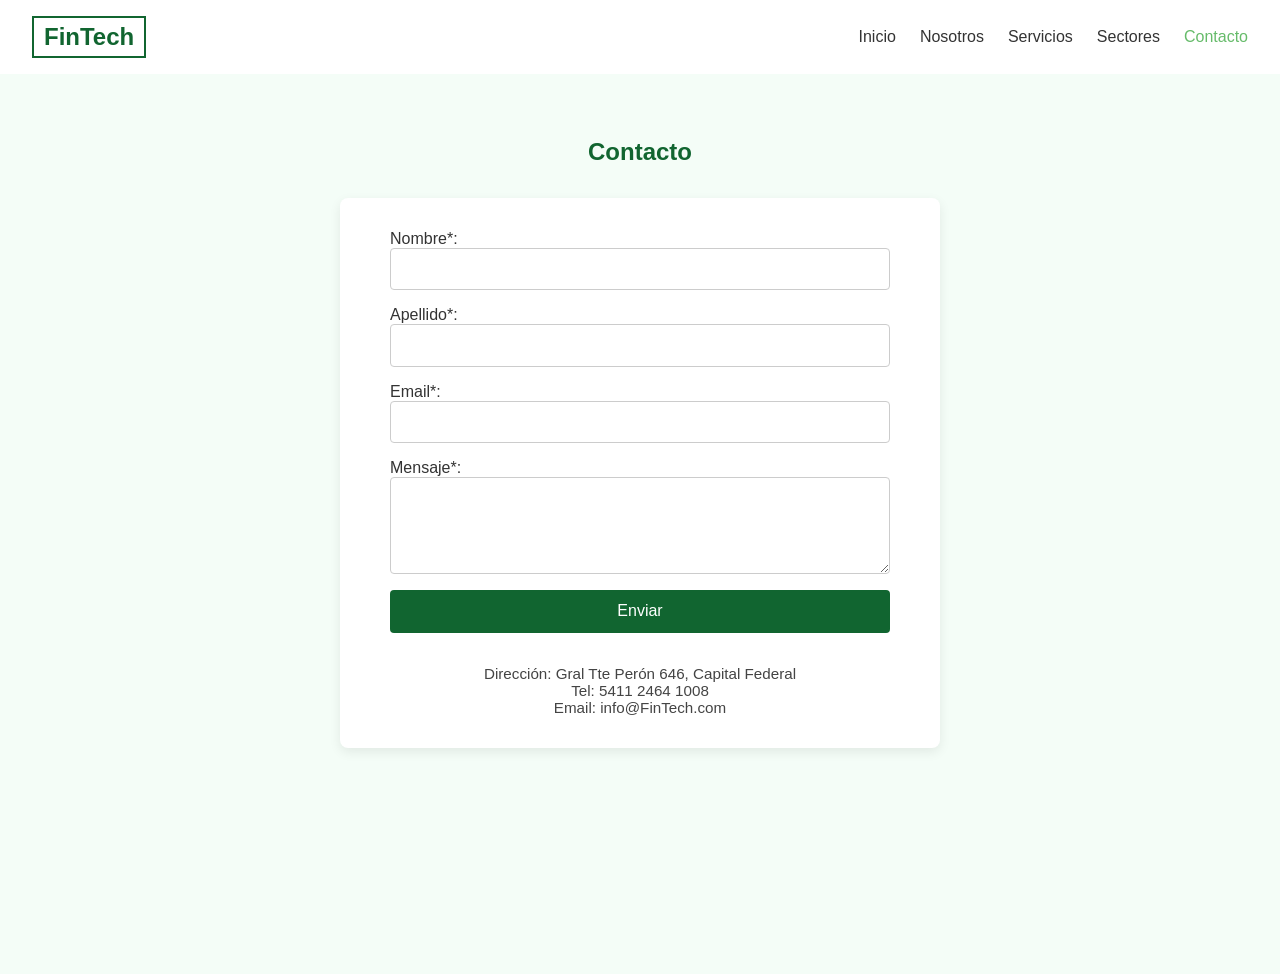
==== contacto.html @ d303cd87 "Subiendo Archivos" ====
<!DOCTYPE html>
<html lang="es">
<head>
  <meta charset="UTF-8">
  <meta name="viewport" content="width=device-width, initial-scale=1">
  <title>FinTech - Contacto</title>
  <link rel="stylesheet" href="style.css">
  <script src="script.js" defer></script>
</head>
<body>
  <header>
    <nav>
      <div class="logo">FinTech</div>
      <ul class="nav-links">
        <li><a href="index.html">Inicio</a></li>
        <li><a href="nosotros.html">Nosotros</a></li>
        <li><a href="servicios.html">Servicios</a></li>
        <li><a href="sectores.html">Sectores</a></li>
        <li><a href="contacto.html" class="active">Contacto</a></li>
      </ul>
    </nav>
  </header>

  <section class="contacto-section">
  <h1>Contacto</h1>
  <div class="contacto-container">
    <form>
      <label>Nombre*:<input type="text" required></label>
      <label>Apellido*:<input type="text" required></label>
      <label>Email*:<input type="email" required></label>
      <label>Mensaje*:<textarea rows="4" required></textarea></label>
      <button type="submit">Enviar</button>
    </form>
    <div class="contacto-info">
      <p>Dirección: Gral Tte Perón 646, Capital Federal</p>
      <p>Tel: 5411 2464 1008</p>
      <p>Email: info@FinTech.com</p>
    </div>
  </div>
</section>
</html>
---- style.css ----
:root {
  --color-principal: #116530;     /* Verde institucional */
  --color-secundario: #0e8c42;    /* Verde más oscuro */
  --color-acento: #66bb6a;        /* Verde claro para botones/enlaces */
}

* {
  margin: 0;
  padding: 0;
  box-sizing: border-box;
}

body {
  font-family: 'Segoe UI', sans-serif;
  color: #1a1a1a;
}

header {
  background: white;
  padding: 1rem 2rem;
  box-shadow: 0 2px 4px rgba(0,0,0,0.1);
}

nav {
  display: flex;
  justify-content: space-between;
  align-items: center;
}

.logo {
  font-weight: bold;
  font-size: 1.5rem;
  border: 2px solid var(--color-principal);
  padding: 5px 10px;
  color: var(--color-principal);
}

.nav-links {
  list-style: none;
  display: flex;
  gap: 1.5rem;
}

.nav-links li a {
  text-decoration: none;
  color: #333;
  font-weight: 500;
  transition: color 0.3s;
}

.nav-links li a:hover,
.nav-links li a.active {
  color: var(--color-acento);
}

.hero {
  background: url('hero.jpg') center/cover no-repeat;
  height: 80vh;
  display: flex;
  align-items: center;
  justify-content: flex-start;
  padding: 2rem;
}

.hero-content {
  background-color: rgba(255,255,255,0.9);
  padding: 2rem;
  max-width: 600px;
}

.hero-content h1 {
  font-size: 2.5rem;
  color: var(--color-principal);
}

.hero-content p {
  margin: 1rem 0;
  line-height: 1.5;
}

.btn {
  display: inline-block;
  background: var(--color-acento);
  color: white;
  padding: 0.7rem 1.5rem;
  text-decoration: none;
  border-radius: 4px;
}

.btn:hover {
  background: #57a05a;
}

@media (max-width: 768px) {
  .nav-links {
    flex-direction: column;
    gap: 0.5rem;
  }

  .hero {
    height: auto;
    padding: 1rem;
  }

  .hero-content h1 {
    font-size: 2rem;
  }
}

.contenido-pagina {
  padding: 2rem;
  max-width: 1000px;
  margin: auto;
}

.contenido-pagina h1 {
  color: var(--color-principal);
  font-size: 2rem;
  margin-bottom: 1rem;
}

.contenido-pagina p {
  margin-bottom: 1rem;
  line-height: 1.6;
}

/* Cards generales */
.cards {
  display: flex;
  flex-wrap: wrap;
  gap: 1rem;
  justify-content: center;
}

.card {
  background-color: #f5f5f5;
  border-left: 4px solid var(--color-principal);
  padding: 1rem;
  width: 280px;
  box-shadow: 0 2px 4px rgba(0,0,0,0.1);
  transition: transform 0.2s;
}

.card:hover {
  transform: translateY(-5px);
}

.card h3 {
  margin-bottom: 0.5rem;
  color: var(--color-principal);
}

.card p {
  font-size: 0.95rem;
}

/* Contacto */
form {
  display: flex;
  flex-direction: column;
  gap: 1rem;
  max-width: 500px;
  margin: auto;
}

form label {
  display: flex;
  flex-direction: column;
  font-weight: 500;
}

form input,
form textarea {
  padding: 0.5rem;
  border: 1px solid #ccc;
  border-radius: 4px;
  font-family: inherit;
}

form button {
  padding: 0.7rem;
  background-color: var(--color-principal);
  color: white;
  border: none;
  cursor: pointer;
  border-radius: 4px;
}

form button:hover {
  background-color: var(--color-secundario);
}

/* Página Nosotros */
.hero-nosotros {
  background: url('hero.jpg') center/cover no-repeat;
  height: 60vh;
  width: 100%;
}

.quienes-somos-section {
  background-color: #f8f8f8;
  padding: 4rem 2rem;
}

.quienes-somos-box {
  display: flex;
  flex-wrap: wrap;
  background: white;
  box-shadow: 0 4px 12px rgba(0, 0, 0, 0.1);
  padding: 2rem;
  max-width: 1100px;
  margin: auto;
  gap: 2rem;
  align-items: center;
  border-radius: 8px;
}

.quienes-somos-texto {
  flex: 1;
  min-width: 280px;
}

.quienes-somos-texto h1 {
  color: var(--color-principal);
  margin-bottom: 1rem;
}

.quienes-somos-img {
  flex: 1;
  min-width: 280px;
}

.quienes-somos-img img {
  width: 100%;
  border-radius: 8px;
  box-shadow: 0 2px 8px rgba(0, 0, 0, 0.05);
}

/* Encabezado Servicios */
.servicios-encabezado {
  background-color: var(--color-principal);
  color: white;
  padding: 5rem 2rem 8rem 2rem; /* igual que sectores */
  text-align: center;
  display: flex;
  flex-direction: column;
  justify-content: center;
  min-height: 300px;
  position: relative;
  z-index: 1;
}

.servicios-tarjetas {
  display: flex;
  flex-wrap: wrap;
  gap: 2rem;
  justify-content: center;
  background: white;
  padding: 4rem 2rem;
  margin-top: -100px;
  z-index: 2;
  position: relative;
  max-width: 1200px;
  margin-left: auto;
  margin-right: auto;
  border-radius: 8px;
  margin-bottom: 4rem;
  box-shadow: 0 -1px 5px rgba(0, 0, 0, 0.08);
}

.servicios-tarjetas .card {
  background-color: #f9f9f9;
  width: 280px;
  padding: 1.5rem;
  box-shadow: 0 2px 10px rgba(0,0,0,0.1);
  border-left: 4px solid var(--color-principal);
  display: flex;
  flex-direction: column;
  justify-content: space-between;
}

.servicios-tarjetas .card h3 {
  color: var(--color-principal);
  margin-bottom: 1rem;
}

.servicios-tarjetas .card p {
  font-size: 0.95rem;
  line-height: 1.5;
  margin-bottom: 1rem;
}

.servicios-tarjetas .card a {
  color: var(--color-secundario);
  text-decoration: none;
  font-weight: 500;
}

.servicios-tarjetas .card a:hover {
  text-decoration: underline;
}

@media (max-width: 768px) {
  .servicios-tarjetas {
    flex-direction: column;
    align-items: center;
  }
}

/* Encabezado Sectores */
.sectores-encabezado {
  background-color: var(--color-principal);
  color: white;
  padding: 5rem 2rem 8rem 2rem;
  text-align: center;
  display: flex;
  flex-direction: column;
  justify-content: center;
  min-height: 300px;
  position: relative;
  z-index: 1;
}

/* Tarjetas Sectores */
.sectores-tarjetas {
  display: flex;
  flex-wrap: wrap;
  gap: 2rem;
  justify-content: center;
  background: white;
  padding: 4rem 2rem;
  margin-top: -80px;
  z-index: 2;
  position: relative;
  max-width: 1200px;
  margin-left: auto;
  margin-right: auto;
  border-radius: 0 0 8px 8px;
  box-shadow: 0 -1px 5px rgba(0, 0, 0, 0.08);
  margin-bottom: 4rem;
}

.sectores-tarjetas .card {
  background-color: #f9f9f9;
  width: 280px;
  padding: 1.5rem;
  box-shadow: 0 2px 10px rgba(0,0,0,0.1);
  border-left: 4px solid var(--color-principal);
  display: flex;
  flex-direction: column;
  justify-content: space-between;
}

.sectores-tarjetas .card h3 {
  color: var(--color-principal);
  margin-bottom: 1rem;
}

.sectores-tarjetas .card p {
  font-size: 0.95rem;
  line-height: 1.5;
}

.contacto-section {
  background-color: #f4fdf7; /* Fondo verde claro suave */
  padding: 4rem 2rem;
  min-height: 100vh;
}

.contacto-section h1 {
  text-align: center;
  color: var(--color-principal);
  margin-bottom: 2rem;
}

.contacto-container {
  background: white;
  padding: 2rem;
  border-radius: 8px;
  box-shadow: 0 4px 12px rgba(0, 0, 0, 0.08);
  max-width: 600px;
  margin: auto;
}

.contacto-container form {
  display: flex;
  flex-direction: column;
  gap: 1rem;
}

.contacto-container form label {
  font-weight: 500;
  color: #333;
}

.contacto-container form input,
.contacto-container form textarea {
  padding: 0.7rem;
  border: 1px solid #ccc;
  border-radius: 4px;
  font-family: inherit;
  font-size: 1rem;
}

.contacto-container form button {
  background-color: var(--color-principal);
  color: white;
  border: none;
  padding: 0.8rem;
  font-size: 1rem;
  border-radius: 4px;
  cursor: pointer;
  transition: background 0.3s;
}

.contacto-container form button:hover {
  background-color: var(--color-secundario);
}

.contacto-info {
  text-align: center;
  margin-top: 2rem;
  font-size: 0.95rem;
  color: #444;
}
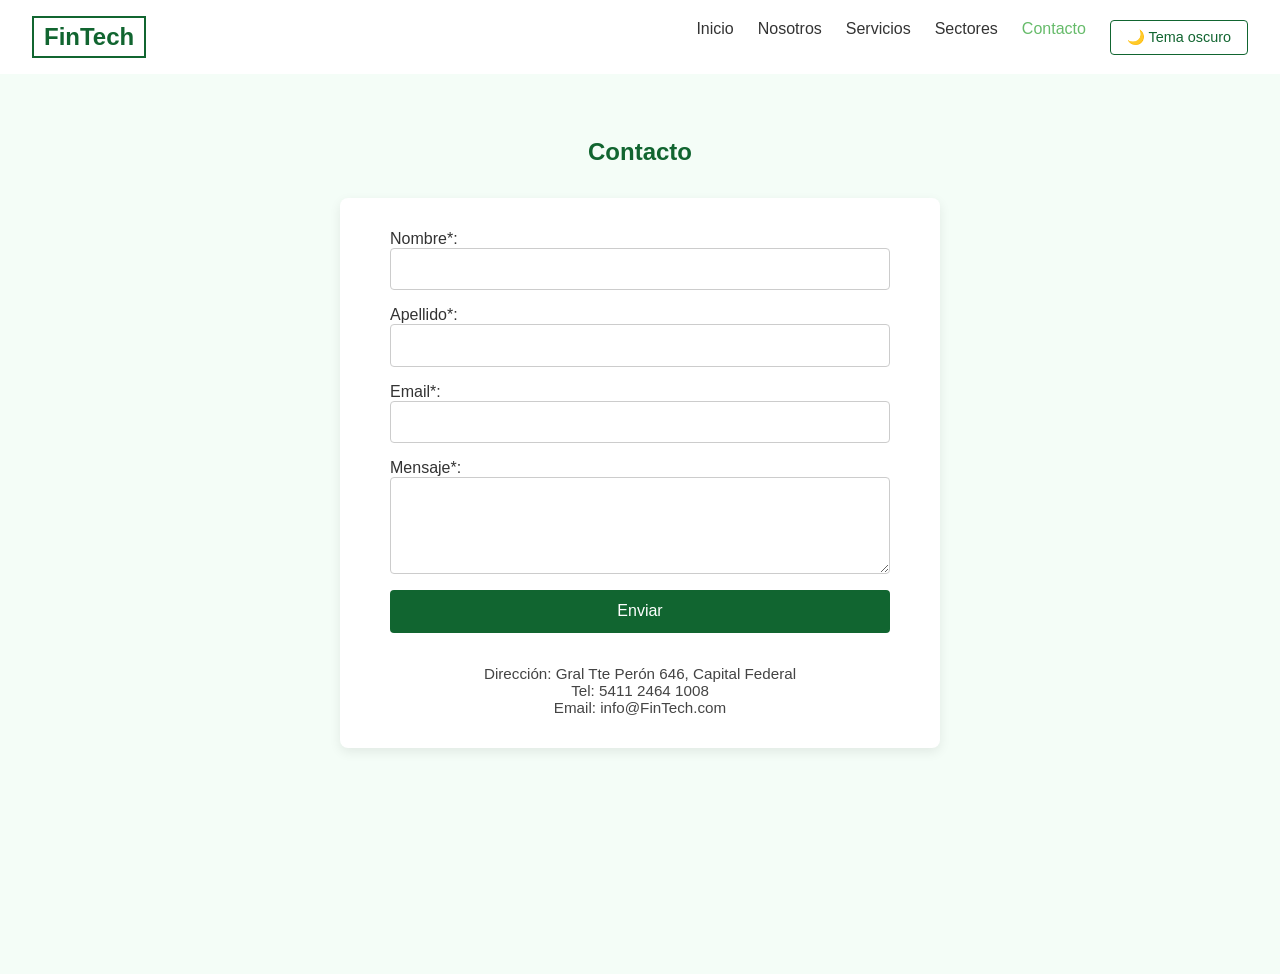
==== commit 98ba5314: "subiendo archivos" ====
--- a/contacto.html
+++ b/contacto.html
@@ -17,6 +17,7 @@
         <li><a href="servicios.html">Servicios</a></li>
         <li><a href="sectores.html">Sectores</a></li>
         <li><a href="contacto.html" class="active">Contacto</a></li>
+        <li><button id="toggle-tema">🌙 Tema oscuro</button></li>
       </ul>
     </nav>
   </header>
@@ -24,13 +25,25 @@
   <section class="contacto-section">
   <h1>Contacto</h1>
   <div class="contacto-container">
-    <form>
-      <label>Nombre*:<input type="text" required></label>
-      <label>Apellido*:<input type="text" required></label>
-      <label>Email*:<input type="email" required></label>
-      <label>Mensaje*:<textarea rows="4" required></textarea></label>
+    <form id="formulario">
+      <label>Nombre*:
+        <input type="text" id="nombre" required>
+      </label>
+
+      <label>Apellido*:
+        <input type="text" id="apellido" required>
+      </label>
+
+      <label>Email*:
+        <input type="email" id="email" required>
+      </label>
+
+      <label>Mensaje*:
+        <textarea id="mensaje" rows="4"></textarea>
+      </label>
+
       <button type="submit">Enviar</button>
-    </form>
+</form>
     <div class="contacto-info">
       <p>Dirección: Gral Tte Perón 646, Capital Federal</p>
       <p>Tel: 5411 2464 1008</p>
--- a/style.css
+++ b/style.css
@@ -1,7 +1,7 @@
 :root {
-  --color-principal: #116530;     /* Verde institucional */
-  --color-secundario: #0e8c42;    /* Verde más oscuro */
-  --color-acento: #66bb6a;        /* Verde claro para botones/enlaces */
+  --color-principal: #116530;
+  --color-secundario: #0e8c42;
+  --color-acento: #66bb6a;
 }
 
 * {
@@ -11,14 +11,16 @@
 }
 
 body {
-  font-family: 'Segoe UI', sans-serif;
+  font-family: "Segoe UI", sans-serif;
   color: #1a1a1a;
-}
-
+  background: #fff;
+}
+
+/* HEADER */
 header {
   background: white;
   padding: 1rem 2rem;
-  box-shadow: 0 2px 4px rgba(0,0,0,0.1);
+  box-shadow: 0 2px 4px rgba(0, 0, 0, 0.1);
 }
 
 nav {
@@ -53,8 +55,35 @@
   color: var(--color-acento);
 }
 
+#toggle-tema {
+  background: none;
+  border: 1px solid var(--color-principal);
+  color: var(--color-principal);
+  padding: 0.5rem 1rem;
+  border-radius: 4px;
+  cursor: pointer;
+  font-size: 0.9rem;
+  transition: all 0.3s;
+}
+
+#toggle-tema:hover {
+  background: var(--color-principal);
+  color: white;
+}
+
+body.oscuro #toggle-tema {
+  border-color: var(--color-acento);
+  color: var(--color-acento);
+}
+
+body.oscuro #toggle-tema:hover {
+  background: var(--color-acento);
+  color: #121212;
+}
+
+/* HERO */
 .hero {
-  background: url('hero.jpg') center/cover no-repeat;
+  background: url("hero.jpg") center / cover no-repeat;
   height: 80vh;
   display: flex;
   align-items: center;
@@ -63,7 +92,7 @@
 }
 
 .hero-content {
-  background-color: rgba(255,255,255,0.9);
+  background-color: rgba(255, 255, 255, 0.9);
   padding: 2rem;
   max-width: 600px;
 }
@@ -137,7 +166,7 @@
   border-left: 4px solid var(--color-principal);
   padding: 1rem;
   width: 280px;
-  box-shadow: 0 2px 4px rgba(0,0,0,0.1);
+  box-shadow: 0 2px 4px rgba(0, 0, 0, 0.1);
   transition: transform 0.2s;
 }
 
@@ -192,7 +221,7 @@
 
 /* Página Nosotros */
 .hero-nosotros {
-  background: url('hero.jpg') center/cover no-repeat;
+  background: url("hero.jpg") center / cover no-repeat;
   height: 60vh;
   width: 100%;
 }
@@ -215,6 +244,10 @@
   border-radius: 8px;
 }
 
+body.oscuro .quienes-somos-section {
+  background-color: #3a3a3a;
+}
+
 .quienes-somos-texto {
   flex: 1;
   min-width: 280px;
@@ -236,11 +269,12 @@
   box-shadow: 0 2px 8px rgba(0, 0, 0, 0.05);
 }
 
-/* Encabezado Servicios */
-.servicios-encabezado {
+/* Servicios y Sectores */
+.servicios-encabezado,
+.sectores-encabezado {
   background-color: var(--color-principal);
   color: white;
-  padding: 5rem 2rem 8rem 2rem; /* igual que sectores */
+  padding: 5rem 2rem 8rem 2rem;
   text-align: center;
   display: flex;
   flex-direction: column;
@@ -250,7 +284,8 @@
   z-index: 1;
 }
 
-.servicios-tarjetas {
+.servicios-tarjetas,
+.sectores-tarjetas {
   display: flex;
   flex-wrap: wrap;
   gap: 2rem;
@@ -268,26 +303,28 @@
   box-shadow: 0 -1px 5px rgba(0, 0, 0, 0.08);
 }
 
-.servicios-tarjetas .card {
+.servicios-tarjetas .card,
+.sectores-tarjetas .card {
   background-color: #f9f9f9;
   width: 280px;
   padding: 1.5rem;
-  box-shadow: 0 2px 10px rgba(0,0,0,0.1);
+  box-shadow: 0 2px 10px rgba(0, 0, 0, 0.1);
   border-left: 4px solid var(--color-principal);
   display: flex;
   flex-direction: column;
   justify-content: space-between;
 }
 
-.servicios-tarjetas .card h3 {
+.servicios-tarjetas .card h3,
+.sectores-tarjetas .card h3 {
   color: var(--color-principal);
   margin-bottom: 1rem;
 }
 
-.servicios-tarjetas .card p {
+.servicios-tarjetas .card p,
+.sectores-tarjetas .card p {
   font-size: 0.95rem;
   line-height: 1.5;
-  margin-bottom: 1rem;
 }
 
 .servicios-tarjetas .card a {
@@ -300,69 +337,9 @@
   text-decoration: underline;
 }
 
-@media (max-width: 768px) {
-  .servicios-tarjetas {
-    flex-direction: column;
-    align-items: center;
-  }
-}
-
-/* Encabezado Sectores */
-.sectores-encabezado {
-  background-color: var(--color-principal);
-  color: white;
-  padding: 5rem 2rem 8rem 2rem;
-  text-align: center;
-  display: flex;
-  flex-direction: column;
-  justify-content: center;
-  min-height: 300px;
-  position: relative;
-  z-index: 1;
-}
-
-/* Tarjetas Sectores */
-.sectores-tarjetas {
-  display: flex;
-  flex-wrap: wrap;
-  gap: 2rem;
-  justify-content: center;
-  background: white;
-  padding: 4rem 2rem;
-  margin-top: -80px;
-  z-index: 2;
-  position: relative;
-  max-width: 1200px;
-  margin-left: auto;
-  margin-right: auto;
-  border-radius: 0 0 8px 8px;
-  box-shadow: 0 -1px 5px rgba(0, 0, 0, 0.08);
-  margin-bottom: 4rem;
-}
-
-.sectores-tarjetas .card {
-  background-color: #f9f9f9;
-  width: 280px;
-  padding: 1.5rem;
-  box-shadow: 0 2px 10px rgba(0,0,0,0.1);
-  border-left: 4px solid var(--color-principal);
-  display: flex;
-  flex-direction: column;
-  justify-content: space-between;
-}
-
-.sectores-tarjetas .card h3 {
-  color: var(--color-principal);
-  margin-bottom: 1rem;
-}
-
-.sectores-tarjetas .card p {
-  font-size: 0.95rem;
-  line-height: 1.5;
-}
-
+/* Contacto */
 .contacto-section {
-  background-color: #f4fdf7; /* Fondo verde claro suave */
+  background-color: #f4fdf7;
   padding: 4rem 2rem;
   min-height: 100vh;
 }
@@ -393,6 +370,10 @@
   color: #333;
 }
 
+body.oscuro .contacto-container form label {
+  color: #fff;
+}
+
 .contacto-container form input,
 .contacto-container form textarea {
   padding: 0.7rem;
@@ -422,4 +403,91 @@
   margin-top: 2rem;
   font-size: 0.95rem;
   color: #444;
-}+}
+
+/* 🌙 TEMA OSCURO */
+body.oscuro {
+  background-color: #121212;
+  color: #f5f5f5;
+}
+
+body.oscuro header {
+  background-color: #1e1e1e;
+}
+
+body.oscuro .logo {
+  border-color: var(--color-acento);
+  color: var(--color-acento);
+}
+
+body.oscuro .nav-links li a {
+  color: #ddd;
+}
+
+body.oscuro .nav-links li a:hover,
+body.oscuro .nav-links li a.active {
+  color: var(--color-acento);
+}
+
+body.oscuro .hero-content {
+  background-color: rgba(0, 0, 0, 0.7);
+  color: #fff;
+}
+
+body.oscuro .btn {
+  background-color: var(--color-acento);
+}
+
+body.oscuro .btn:hover {
+  background-color: #57a05a;
+}
+
+body.oscuro .card {
+  background-color: #222;
+  color: #f5f5f5;
+}
+
+body.oscuro .card h3 {
+  color: var(--color-acento);
+}
+
+body.oscuro .contacto-section {
+  background-color: #2b2b2b;
+}
+
+body.oscuro .contacto-container {
+  background-color: #2c2c2c;
+  color: #f5f5f5;
+}
+
+body.oscuro .contacto-container form input,
+body.oscuro .contacto-container form textarea {
+  background-color: #3a3a3a;
+  color: #fff;
+  border: 1px solid #555;
+}
+
+body.oscuro .contacto-container form button {
+  background-color: var(--color-secundario);
+  color: #fff;
+}
+
+body.oscuro .contacto-container form button:hover {
+  background-color: var(--color-acento);
+}
+
+body.oscuro .contacto-info {
+  color: #ccc;
+}
+
+body.oscuro .contacto-container,
+body.oscuro .quienes-somos-box,
+body.oscuro .servicios-tarjetas,
+body.oscuro .sectores-tarjetas {
+  background-color: #1e1e1e;
+  color: #f5f5f5;
+}
+
+body.oscuro .quienes-somos-section {
+  background-color: #3a3a3a;
+}
